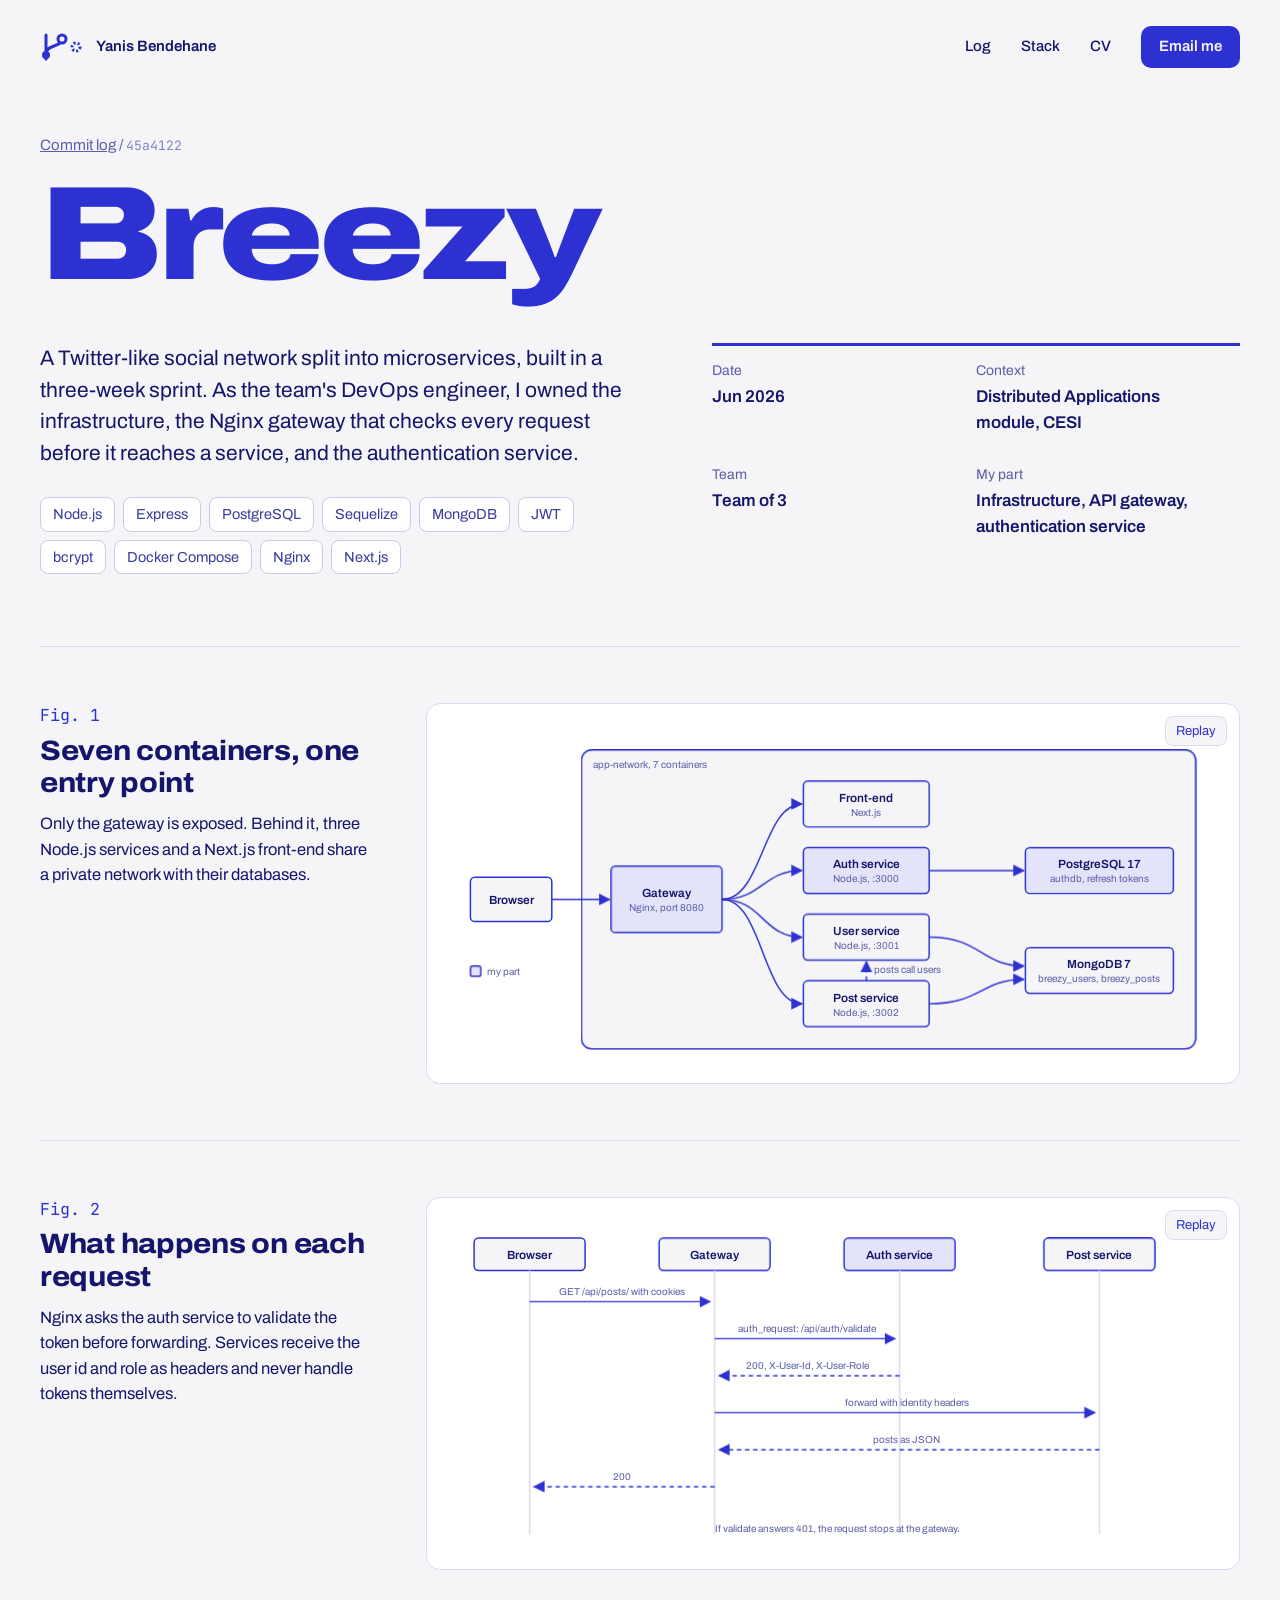
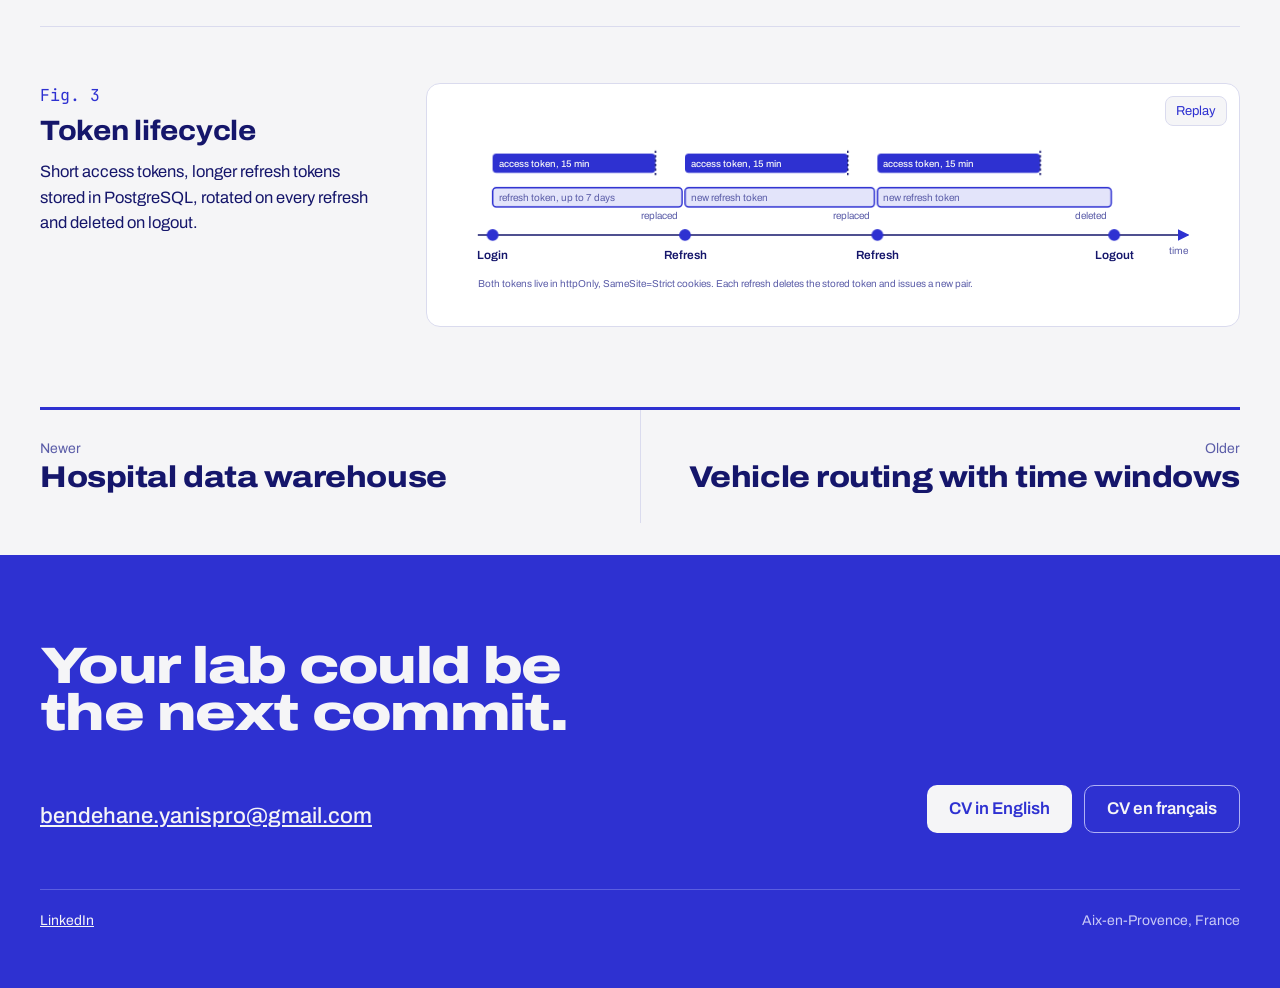
==== projects/breezy.html @ 7a531b69 "Publish portfolio" ====
<!doctype html>
<html lang="en">
<head>
<meta charset="utf-8">
<meta name="viewport" content="width=device-width, initial-scale=1">
<title>Breezy, a microservices social network, Yanis Bendehane</title>
<meta name="description" content="A Twitter-like social network split into microservices, built in a three-week sprint. As the team&#x27;s DevOps engineer, I owned the infrastructure, the N">
<link rel="icon" href="data:image/svg+xml,%3Csvg xmlns='http://www.w3.org/2000/svg' viewBox='0 0 32 32'%3E%3Crect width='32' height='32' rx='7' fill='%232E31D1'/%3E%3Cpath d='M10 26V6M10 21c0-7 12-6 12-12' fill='none' stroke='white' stroke-width='3' stroke-linecap='round'/%3E%3C/svg%3E">
<link rel="preconnect" href="https://fonts.googleapis.com"><link rel="preconnect" href="https://fonts.gstatic.com" crossorigin><link rel="stylesheet" href="https://fonts.googleapis.com/css2?family=Archivo:wdth,wght@62..125,300..900&family=JetBrains+Mono:wght@400;500&display=swap">
<link rel="stylesheet" href="../assets/site.css">
<script src="../assets/site.js" defer></script>
</head>
<body>
<a class="skip" href="#main">Skip to content</a>
<header class="wrap top">
  <a class="brand" href="../index.html" aria-label="Yanis Bendehane, home"><svg width="44" height="28" viewBox="0 0 44 28" aria-hidden="true"><path d="M6 26V2M6 20C6 12 22 14 22 6" fill="none" stroke="#2E31D1" stroke-width="3" stroke-linecap="round"/><circle cx="6" cy="22" r="4" fill="#2E31D1"/><circle cx="22" cy="6" r="4" fill="#F5F5F7" stroke="#2E31D1" stroke-width="3"/><circle cx="36" cy="14" r="4" fill="#F5F5F7" stroke="#2E31D1" stroke-width="3" stroke-dasharray="2 2"/></svg><span>Yanis Bendehane</span></a>
  <nav aria-label="Main">
    <a href="../index.html#log">Log</a>
    <a href="../index.html#stack">Stack</a>
    <a href="#cv">CV</a>
    <a class="btn small" href="mailto:bendehane.yanispro@gmail.com">Email me</a>
  </nav>
</header>
<main id="main" class="wrap">
  <p class="crumb"><a href="../index.html#log">Commit log</a> <span aria-hidden="true">/</span> <span class="hash">45a4122</span></p>
  <h1 class="title" style="--w:6"><span>Breezy</span></h1>
  
  <div class="case-head">
    <div><p class="lead">A Twitter-like social network split into microservices, built in a three-week sprint. As the team&#x27;s DevOps engineer, I owned the infrastructure, the Nginx gateway that checks every request before it reaches a service, and the authentication service.</p><ul class="chips" aria-label="Technologies"><li>Node.js</li><li>Express</li><li>PostgreSQL</li><li>Sequelize</li><li>MongoDB</li><li>JWT</li><li>bcrypt</li><li>Docker Compose</li><li>Nginx</li><li>Next.js</li></ul></div>
    <dl class="meta-grid"><div><dt>Date</dt><dd>Jun 2026</dd></div><div><dt>Context</dt><dd>Distributed Applications module, CESI</dd></div><div><dt>Team</dt><dd>Team of 3</dd></div><div><dt>My part</dt><dd>Infrastructure, API gateway, authentication service</dd></div></dl>
  </div>
  
    <section class="fig" aria-labelledby="f1">
      <div class="fig-text"><p class="fnum">Fig. 1</p><h2 id="f1">Seven containers, one entry point</h2><p>Only the gateway is exposed. Behind it, three Node.js services and a Next.js front-end share a private network with their databases.</p></div>
      <figure class="fig-panel"><svg viewBox="0 0 1000 420" role="img" style="width:100%;height:auto;display:block;overflow:visible"><defs><marker id="ah" viewBox="0 0 10 10" refX="9" refY="5" markerWidth="8" markerHeight="8" orient="auto-start-reverse"><path d="M0 0L10 5L0 10z" fill="#2E31D1"/></marker></defs><rect class="fade" pathLength="1" x="160" y="8" width="830" height="404" rx="14" fill="#F5F5F7" stroke="#2E31D1" stroke-width="2" stroke-dasharray="5 5" style="animation-delay:0.00s"/><text class="lbl sub" x="176" y="32" text-anchor="start" style="animation-delay:0.30s">app-network, 7 containers</text><rect class="draw" pathLength="1" x="10" y="180" width="110" height="60" rx="6" fill="#F5F5F7" stroke="#2E31D1" stroke-width="2" style="animation-delay:0.10s"/><text class="lbl" x="65.0" y="216.0" text-anchor="middle" style="animation-delay:0.45s">Browser</text><rect class="draw" pathLength="1" x="200" y="165" width="150" height="90" rx="6" fill="#E3E4FA" stroke="#2E31D1" stroke-width="2" style="animation-delay:0.30s"/><text class="lbl" x="275.0" y="207.0" text-anchor="middle" style="animation-delay:0.65s">Gateway</text><text class="lbl sub" x="275.0" y="226.0" text-anchor="middle" style="animation-delay:0.70s">Nginx, port 8080</text><path class="draw" pathLength="1" d="M120 210 L198 210" fill="none" stroke="#2E31D1" stroke-width="2" marker-end="url(#ah)" style="animation-delay:0.50s"/><rect class="draw" pathLength="1" x="460" y="50" width="170" height="62" rx="6" fill="#F5F5F7" stroke="#2E31D1" stroke-width="2" style="animation-delay:0.70s"/><text class="lbl" x="545.0" y="78.0" text-anchor="middle" style="animation-delay:1.05s">Front-end</text><text class="lbl sub" x="545.0" y="97.0" text-anchor="middle" style="animation-delay:1.10s">Next.js</text><path class="draw" pathLength="1" d="M350 210 C405 210 405 81 458 81" fill="none" stroke="#2E31D1" stroke-width="2" marker-end="url(#ah)" style="animation-delay:0.80s"/><rect class="draw" pathLength="1" x="460" y="140" width="170" height="62" rx="6" fill="#E3E4FA" stroke="#2E31D1" stroke-width="2" style="animation-delay:0.82s"/><text class="lbl" x="545.0" y="168.0" text-anchor="middle" style="animation-delay:1.17s">Auth service</text><text class="lbl sub" x="545.0" y="187.0" text-anchor="middle" style="animation-delay:1.22s">Node.js, :3000</text><path class="draw" pathLength="1" d="M350 210 C405 210 405 171 458 171" fill="none" stroke="#2E31D1" stroke-width="2" marker-end="url(#ah)" style="animation-delay:0.92s"/><rect class="draw" pathLength="1" x="460" y="230" width="170" height="62" rx="6" fill="#F5F5F7" stroke="#2E31D1" stroke-width="2" style="animation-delay:0.94s"/><text class="lbl" x="545.0" y="258.0" text-anchor="middle" style="animation-delay:1.29s">User service</text><text class="lbl sub" x="545.0" y="277.0" text-anchor="middle" style="animation-delay:1.34s">Node.js, :3001</text><path class="draw" pathLength="1" d="M350 210 C405 210 405 261 458 261" fill="none" stroke="#2E31D1" stroke-width="2" marker-end="url(#ah)" style="animation-delay:1.04s"/><rect class="draw" pathLength="1" x="460" y="320" width="170" height="62" rx="6" fill="#F5F5F7" stroke="#2E31D1" stroke-width="2" style="animation-delay:1.06s"/><text class="lbl" x="545.0" y="348.0" text-anchor="middle" style="animation-delay:1.41s">Post service</text><text class="lbl sub" x="545.0" y="367.0" text-anchor="middle" style="animation-delay:1.46s">Node.js, :3002</text><path class="draw" pathLength="1" d="M350 210 C405 210 405 351 458 351" fill="none" stroke="#2E31D1" stroke-width="2" marker-end="url(#ah)" style="animation-delay:1.16s"/><rect class="draw" pathLength="1" x="760" y="140" width="200" height="62" rx="6" fill="#E3E4FA" stroke="#2E31D1" stroke-width="2" style="animation-delay:1.40s"/><text class="lbl" x="860.0" y="168.0" text-anchor="middle" style="animation-delay:1.75s">PostgreSQL 17</text><text class="lbl sub" x="860.0" y="187.0" text-anchor="middle" style="animation-delay:1.80s">authdb, refresh tokens</text><rect class="draw" pathLength="1" x="760" y="275" width="200" height="62" rx="6" fill="#F5F5F7" stroke="#2E31D1" stroke-width="2" style="animation-delay:1.50s"/><text class="lbl" x="860.0" y="303.0" text-anchor="middle" style="animation-delay:1.85s">MongoDB 7</text><text class="lbl sub" x="860.0" y="322.0" text-anchor="middle" style="animation-delay:1.90s">breezy_users, breezy_posts</text><path class="draw" pathLength="1" d="M630 171 L758 171" fill="none" stroke="#2E31D1" stroke-width="2" marker-end="url(#ah)" style="animation-delay:1.60s"/><path class="draw" pathLength="1" d="M630 261 C700 261 700 300 758 300" fill="none" stroke="#2E31D1" stroke-width="2" marker-end="url(#ah)" style="animation-delay:1.70s"/><path class="draw" pathLength="1" d="M630 351 C700 351 700 318 758 318" fill="none" stroke="#2E31D1" stroke-width="2" marker-end="url(#ah)" style="animation-delay:1.75s"/><path class="fade" d="M545 320 L545 294" fill="none" stroke="#2E31D1" stroke-width="2" stroke-dasharray="6 5" marker-end="url(#ah)" style="animation-delay:1.90s"/><text class="lbl sub" x="555" y="309" text-anchor="start" style="animation-delay:2.00s">posts call users</text><rect class="pop" x="10" y="300" width="14" height="14" rx="3" fill="#E3E4FA" stroke="#2E31D1" stroke-width="2" style="animation-delay:2.1s"/><text class="lbl sub" x="32" y="312" text-anchor="start" style="animation-delay:2.10s">my part</text></svg><button type="button" class="replay">Replay</button></figure>
    </section>
    <section class="fig" aria-labelledby="f2">
      <div class="fig-text"><p class="fnum">Fig. 2</p><h2 id="f2">What happens on each request</h2><p>Nginx asks the auth service to validate the token before forwarding. Services receive the user id and role as headers and never handle tokens themselves.</p></div>
      <figure class="fig-panel"><svg viewBox="0 0 1000 410" role="img" style="width:100%;height:auto;display:block;overflow:visible"><defs><marker id="ah" viewBox="0 0 10 10" refX="9" refY="5" markerWidth="8" markerHeight="8" orient="auto-start-reverse"><path d="M0 0L10 5L0 10z" fill="#2E31D1"/></marker></defs><rect class="draw" pathLength="1" x="15" y="0" width="150" height="44" rx="6" fill="#F5F5F7" stroke="#2E31D1" stroke-width="2" style="animation-delay:0.00s"/><text class="lbl" x="90.0" y="28.0" text-anchor="middle" style="animation-delay:0.35s">Browser</text><path class="draw" pathLength="1" d="M90 44 L90 400" stroke="#DADBEE" stroke-width="2" stroke-dasharray="1" style="animation-delay:0.30s"/><rect class="draw" pathLength="1" x="265" y="0" width="150" height="44" rx="6" fill="#F5F5F7" stroke="#2E31D1" stroke-width="2" style="animation-delay:0.10s"/><text class="lbl" x="340.0" y="28.0" text-anchor="middle" style="animation-delay:0.45s">Gateway</text><path class="draw" pathLength="1" d="M340 44 L340 400" stroke="#DADBEE" stroke-width="2" stroke-dasharray="1" style="animation-delay:0.40s"/><rect class="draw" pathLength="1" x="515" y="0" width="150" height="44" rx="6" fill="#E3E4FA" stroke="#2E31D1" stroke-width="2" style="animation-delay:0.20s"/><text class="lbl" x="590.0" y="28.0" text-anchor="middle" style="animation-delay:0.55s">Auth service</text><path class="draw" pathLength="1" d="M590 44 L590 400" stroke="#DADBEE" stroke-width="2" stroke-dasharray="1" style="animation-delay:0.50s"/><rect class="draw" pathLength="1" x="785" y="0" width="150" height="44" rx="6" fill="#F5F5F7" stroke="#2E31D1" stroke-width="2" style="animation-delay:0.30s"/><text class="lbl" x="860.0" y="28.0" text-anchor="middle" style="animation-delay:0.65s">Post service</text><path class="draw" pathLength="1" d="M860 44 L860 400" stroke="#DADBEE" stroke-width="2" stroke-dasharray="1" style="animation-delay:0.60s"/><path class="draw" pathLength="1" d="M90 86 L334 86" fill="none" stroke="#2E31D1" stroke-width="2" marker-end="url(#ah)" style="animation-delay:0.80s"/><text class="lbl sub" x="215.0" y="77" text-anchor="middle" style="animation-delay:0.95s">GET /api/posts/ with cookies</text><path class="draw" pathLength="1" d="M340 136 L584 136" fill="none" stroke="#2E31D1" stroke-width="2" marker-end="url(#ah)" style="animation-delay:1.25s"/><text class="lbl sub" x="465.0" y="127" text-anchor="middle" style="animation-delay:1.40s">auth_request: /api/auth/validate</text><path class="fade" d="M590 186 L346 186" fill="none" stroke="#2E31D1" stroke-width="2" stroke-dasharray="6 5" marker-end="url(#ah)" style="animation-delay:1.70s"/><text class="lbl sub" x="465.0" y="177" text-anchor="middle" style="animation-delay:1.85s">200, X-User-Id, X-User-Role</text><path class="draw" pathLength="1" d="M340 236 L854 236" fill="none" stroke="#2E31D1" stroke-width="2" marker-end="url(#ah)" style="animation-delay:2.15s"/><text class="lbl sub" x="600.0" y="227" text-anchor="middle" style="animation-delay:2.30s">forward with identity headers</text><path class="fade" d="M860 286 L346 286" fill="none" stroke="#2E31D1" stroke-width="2" stroke-dasharray="6 5" marker-end="url(#ah)" style="animation-delay:2.60s"/><text class="lbl sub" x="600.0" y="277" text-anchor="middle" style="animation-delay:2.75s">posts as JSON</text><path class="fade" d="M340 336 L96 336" fill="none" stroke="#2E31D1" stroke-width="2" stroke-dasharray="6 5" marker-end="url(#ah)" style="animation-delay:3.05s"/><text class="lbl sub" x="215.0" y="327" text-anchor="middle" style="animation-delay:3.20s">200</text><text class="lbl sub" x="340" y="398" text-anchor="start" style="animation-delay:3.60s">If validate answers 401, the request stops at the gateway.</text></svg><button type="button" class="replay">Replay</button></figure>
    </section>
    <section class="fig" aria-labelledby="f3">
      <div class="fig-text"><p class="fnum">Fig. 3</p><h2 id="f3">Token lifecycle</h2><p>Short access tokens, longer refresh tokens stored in PostgreSQL, rotated on every refresh and deleted on logout.</p></div>
      <figure class="fig-panel"><svg viewBox="0 0 1000 235" role="img" style="width:100%;height:auto;display:block;overflow:visible"><defs><marker id="ah" viewBox="0 0 10 10" refX="9" refY="5" markerWidth="8" markerHeight="8" orient="auto-start-reverse"><path d="M0 0L10 5L0 10z" fill="#2E31D1"/></marker></defs><path class="draw" pathLength="1" d="M20 150 L980 150" stroke="#15166B" stroke-width="2" marker-end="url(#ah)" style="animation-delay:0s"/><text class="lbl sub" x="980" y="176" text-anchor="end" style="animation-delay:0.40s">time</text><circle class="pop" cx="40" cy="150" r="8" fill="#2E31D1" style="animation-delay:0.40s"/><text class="lbl" x="40" y="182" text-anchor="middle" style="animation-delay:0.50s">Login</text><circle class="pop" cx="300" cy="150" r="8" fill="#2E31D1" style="animation-delay:0.90s"/><text class="lbl" x="300" y="182" text-anchor="middle" style="animation-delay:1.00s">Refresh</text><circle class="pop" cx="560" cy="150" r="8" fill="#2E31D1" style="animation-delay:1.40s"/><text class="lbl" x="560" y="182" text-anchor="middle" style="animation-delay:1.50s">Refresh</text><circle class="pop" cx="880" cy="150" r="8" fill="#2E31D1" style="animation-delay:1.90s"/><text class="lbl" x="880" y="182" text-anchor="middle" style="animation-delay:2.00s">Logout</text><rect class="grow" x="40" y="40" width="220" height="26" rx="5" fill="#2E31D1" style="animation-delay:0.50s"/><text class="lbl inv" x="48" y="58" text-anchor="start" style="animation-delay:0.80s">access token, 15 min</text><path class="fade" d="M260 36 L260 70" stroke="#15166B" stroke-width="2" stroke-dasharray="3 3" style="animation-delay:0.90s"/><rect class="grow" x="300" y="40" width="220" height="26" rx="5" fill="#2E31D1" style="animation-delay:1.00s"/><text class="lbl inv" x="308" y="58" text-anchor="start" style="animation-delay:1.30s">access token, 15 min</text><path class="fade" d="M520 36 L520 70" stroke="#15166B" stroke-width="2" stroke-dasharray="3 3" style="animation-delay:1.40s"/><rect class="grow" x="560" y="40" width="220" height="26" rx="5" fill="#2E31D1" style="animation-delay:1.50s"/><text class="lbl inv" x="568" y="58" text-anchor="start" style="animation-delay:1.80s">access token, 15 min</text><path class="fade" d="M780 36 L780 70" stroke="#15166B" stroke-width="2" stroke-dasharray="3 3" style="animation-delay:1.90s"/><rect class="grow" x="40" y="86" width="256" height="26" rx="5" fill="#E3E4FA" stroke="#2E31D1" stroke-width="2" style="animation-delay:0.60s"/><text class="lbl sub" x="48" y="104" text-anchor="start" style="animation-delay:0.90s">refresh token, up to 7 days</text><text class="lbl sub" x="290" y="128" text-anchor="end" style="animation-delay:1.00s">replaced</text><rect class="grow" x="300" y="86" width="256" height="26" rx="5" fill="#E3E4FA" stroke="#2E31D1" stroke-width="2" style="animation-delay:1.10s"/><text class="lbl sub" x="308" y="104" text-anchor="start" style="animation-delay:1.40s">new refresh token</text><text class="lbl sub" x="550" y="128" text-anchor="end" style="animation-delay:1.50s">replaced</text><rect class="grow" x="560" y="86" width="316" height="26" rx="5" fill="#E3E4FA" stroke="#2E31D1" stroke-width="2" style="animation-delay:1.60s"/><text class="lbl sub" x="568" y="104" text-anchor="start" style="animation-delay:1.90s">new refresh token</text><text class="lbl sub" x="870" y="128" text-anchor="end" style="animation-delay:2.00s">deleted</text><text class="lbl sub" x="20" y="220" text-anchor="start" style="animation-delay:2.40s">Both tokens live in httpOnly, SameSite=Strict cookies. Each refresh deletes the stored token and issues a new pair.</text></svg><button type="button" class="replay">Replay</button></figure>
    </section>
  <nav class="pn" aria-label="Other projects"><a href="chu.html"><small>Newer</small><strong>Hospital data warehouse</strong></a><a class="older" href="vrptw.html"><small>Older</small><strong>Vehicle routing with time windows</strong></a></nav>
</main>
<footer id="cv" class="foot">
  <div class="wrap">
    <p class="foot-line ">Your lab could be<br>the next commit.</p>
    <div class="foot-row">
      <a class="foot-mail" href="mailto:bendehane.yanispro@gmail.com">bendehane.yanispro@gmail.com</a>
      <div class="foot-btns">
        <a class="btn light" data-cv="en" href="../cv/Yanis_Bendehane_CV_00_general_en.pdf" download>CV in English</a>
        <a class="btn ghost" data-cv="fr" href="../cv/Yanis_Bendehane_CV_00_general_fr.pdf" download>CV en français</a>
      </div>
    </div>
    <div class="foot-meta"><a href="https://www.linkedin.com/in/yanisb9/">LinkedIn</a><span>Aix-en-Provence, France</span></div>
  </div>
</footer>
<script>window.CV_FILES={"general": "00_general", "software": "01_software", "data": "02_data-ai", "embedded": "03_embedded-iot", "network": "04_networks-security", "web": "05_web-backend"};window.SITE_ROOT="../";</script>
</body>
</html>
---- assets/site.css ----
:root{--b:#2E31D1;--ink:#15166B;--mut:#5B5DA8;--rule:#DADBEE;--fill:#E3E4FA;--bg:#F5F5F7;--chip:#C9CAEC}
*{box-sizing:border-box}
html{scroll-behavior:smooth}
body{margin:0;background:var(--bg);color:var(--ink);font-family:'Archivo',system-ui,sans-serif;font-size:17px;line-height:1.55;-webkit-font-smoothing:antialiased}
a{color:var(--b)}
.skip{position:absolute;left:-999px;top:8px;background:var(--b);color:#fff;padding:8px 12px;border-radius:8px;z-index:10}
.skip:focus{left:8px}
.wrap{max-width:1280px;margin:0 auto;padding:0 40px}
a:focus-visible,button:focus-visible{outline:2px solid var(--b);outline-offset:3px;border-radius:4px}
.btn{display:inline-flex;align-items:center;min-height:48px;padding:0 22px;border-radius:10px;font-weight:600;text-decoration:none;white-space:nowrap}
.btn.small{min-height:42px;padding:0 18px;background:var(--b);color:var(--bg)}
.btn.light{background:var(--bg);color:var(--b)}
.btn.ghost{border:1.5px solid #AFB1F5;color:var(--bg)}
/* header */
.top{display:flex;justify-content:space-between;align-items:center;padding-top:26px;padding-bottom:26px;gap:24px}
.brand{display:flex;align-items:center;gap:12px;color:var(--ink);text-decoration:none;font-weight:600;font-size:15px}
.top nav{display:flex;gap:30px;align-items:center;font-size:15px;font-weight:500}
.top nav a:not(.btn){color:var(--ink);text-decoration:none}
.top nav a:not(.btn):hover{color:var(--b)}
/* hero */
.hero{padding-top:64px;padding-bottom:72px}
.name{font-weight:850;font-stretch:125%;font-variation-settings:'wdth' 125;font-size:min(178px,calc((100vw - 40px) / 7.6));line-height:.86;letter-spacing:-.035em;margin:0;color:var(--b)}
.name span,.title span{display:block}
.hero-row{display:grid;grid-template-columns:minmax(0,1fr) minmax(0,1fr);gap:64px;margin-top:48px;align-items:end}
.intro{margin:0;font-size:22px;line-height:1.45;max-width:30ch;font-weight:450}
.looking{margin:0;max-width:44ch;justify-self:end}
.section{padding-bottom:96px}
.sec-head{display:flex;justify-content:space-between;align-items:baseline;gap:24px;border-bottom:3px solid var(--b);padding-bottom:14px;margin-bottom:0}
.sec-head h2{margin:0;font-size:40px;font-weight:800;font-variation-settings:'wdth' 112;letter-spacing:-.02em}
.sec-head p{margin:0;font-size:15px;color:var(--mut)}
/* log */
.log{position:relative;list-style:none;margin:0;padding:0;min-height:var(--h)}
.graph{position:absolute;left:0;top:0;overflow:visible;z-index:2;pointer-events:none}
.graph path{fill:none;stroke:var(--b);stroke-width:3;stroke-linecap:round}
.graph .headline{stroke-dasharray:6 7}
.dot-open{fill:var(--bg);stroke:var(--b);stroke-width:3}
.dot-open.dashed{stroke-dasharray:4 4}
.dot-fill{fill:var(--b)}
.dot-hole{fill:var(--bg)}
.row{position:relative;display:grid;grid-template-columns:150px 170px minmax(0,1fr) 260px;align-items:start;border-top:1px solid var(--rule);height:148px;padding-top:20px}
.row .meta{grid-column:2;display:flex;flex-direction:column;gap:2px}
.date{font-weight:600;font-size:15px}
.hash{font-family:'JetBrains Mono',monospace;font-size:13px;color:#8183C4}
.more{margin-top:8px;font-size:14px;font-weight:600;color:var(--b);text-decoration:underline;text-underline-offset:3px}
.body{grid-column:3;padding-right:32px}
.body h3{margin:0;font-size:20px;font-weight:650;line-height:1.3;display:flex;align-items:center;gap:12px;flex-wrap:wrap}
.row-link{color:inherit;text-decoration:none}
.row-link::after{content:"";position:absolute;inset:0;z-index:1}
.row:has(.row-link):hover{background:#EAEBFB;box-shadow:-12px 0 0 #EAEBFB,12px 0 0 #EAEBFB}
.row:has(.row-link):hover h3{text-decoration:underline;text-decoration-thickness:2px;text-underline-offset:4px}
.ctx{margin:2px 0 0;font-size:15px;color:var(--mut)}
.txt{margin:6px 0 0;font-size:15px;max-width:62ch}
.tags{grid-column:4;list-style:none;margin:0;padding:0;display:flex;flex-wrap:wrap;gap:6px;justify-content:flex-end;align-content:flex-start}
.tags li{font-size:13px;border:1px solid var(--chip);border-radius:6px;padding:2px 8px;color:#3A3C9E}
.ref{font-family:'JetBrains Mono',monospace;font-size:12px;font-weight:500;color:var(--bg);background:var(--b);border-radius:6px;padding:3px 8px}
.draft-ref{background:none;color:var(--b);border:1.5px dashed var(--b)}
.head h3{color:var(--b)}
.ms h3{font-size:17px;font-weight:600}
.stack{display:grid;grid-template-columns:repeat(5,minmax(0,1fr));gap:32px;padding-top:28px;font-size:16px}
.stack h3{margin:0 0 8px;font-size:15px;color:var(--mut);font-weight:600}
.stack p{margin:0}
/* footer */
.foot{background:var(--b);color:var(--bg);margin-top:32px}
.foot .wrap{padding-top:88px;padding-bottom:56px}
.foot-line{margin:0;font-weight:850;font-variation-settings:'wdth' 125;font-size:clamp(40px,6.4vw,92px);line-height:.92;letter-spacing:-.03em}
.foot-line:not(.big){font-size:clamp(36px,4vw,56px)}
.foot-row{display:flex;justify-content:space-between;align-items:flex-end;gap:32px;margin-top:48px;flex-wrap:wrap}
.foot-mail{color:var(--bg);font-size:22px;font-weight:500}
.foot-btns{display:flex;gap:12px;flex-wrap:wrap}
.foot-meta{display:flex;gap:28px;margin-top:56px;padding-top:20px;border-top:1px solid #5B5EE0;font-size:14px}
.foot-meta a{color:var(--bg)}
.foot-meta span{margin-left:auto;color:#C9CAF7}
/* project page */
.crumb{margin:40px 0 18px;font-size:15px;color:var(--mut)}
.crumb a{color:var(--mut)}
.title{font-weight:850;font-stretch:125%;font-variation-settings:'wdth' 125;font-size:min(150px,10.4vw,calc((100vw - 40px) / (var(--w) * .8)));line-height:.9;letter-spacing:-.035em;margin:0;color:var(--b)}
.title.long{font-size:min(108px,7.4vw,calc((100vw - 40px) / (var(--w) * .8)));font-size:max(34px,min(108px,7.4vw,calc((100vw - 40px) / (var(--w) * .8))))}
.draft-note{display:inline-block;margin:20px 0 0;padding:6px 12px;border:1.5px dashed var(--b);border-radius:8px;color:var(--b);font-size:14px;font-weight:600}
.case-head{display:grid;grid-template-columns:minmax(0,1.15fr) minmax(0,1fr);gap:64px;margin:48px 0 72px;align-items:start}
.lead{margin:0;font-size:21px;line-height:1.5}
.chips{list-style:none;margin:28px 0 0;padding:0;display:flex;flex-wrap:wrap;gap:8px}
.chips li{font-size:14.5px;border:1.5px solid var(--chip);border-radius:8px;padding:5px 12px;color:#3A3C9E;background:#fff}
.meta-grid{display:grid;grid-template-columns:repeat(2,minmax(0,1fr));margin:0;border-top:3px solid var(--b)}
.meta-grid div{padding:14px 20px 14px 0}
.meta-grid dt{font-size:14px;color:var(--mut)}
.meta-grid dd{margin:2px 0 0;font-weight:600}
.fig{display:grid;grid-template-columns:330px minmax(0,1fr);gap:56px;padding:56px 0;border-top:1px solid var(--rule)}
.fnum{margin:0;font-family:'JetBrains Mono',monospace;font-size:14px;color:var(--b)}
.fig-text h2{margin:6px 0 12px;font-size:28px;line-height:1.15;font-weight:750;font-variation-settings:'wdth' 108;letter-spacing:-.01em}
.fig-text p{margin:0;font-size:16.5px}
.fig-panel{position:relative;margin:0;background:#fff;border:1.5px solid var(--rule);border-radius:14px;padding:40px 36px 28px}
.replay{position:absolute;top:12px;right:12px;font:inherit;font-size:13px;color:var(--b);background:var(--bg);border:1px solid var(--rule);border-radius:8px;padding:4px 10px;cursor:pointer}
.pn{display:grid;grid-template-columns:1fr 1fr;border-top:3px solid var(--b);margin-top:24px}
.pn a{display:block;padding:28px 0;text-decoration:none;color:var(--ink)}
.pn a.older{text-align:right;border-left:1px solid var(--rule);padding-left:24px}
.pn small{display:block;font-size:14px;color:var(--mut)}
.pn strong{font-size:30px;font-weight:800;font-variation-settings:'wdth' 112;letter-spacing:-.015em;line-height:1.15}
.pn a:hover strong{color:var(--b)}
/* figure text */
.lbl{font-family:'Archivo',sans-serif;font-size:16px;font-weight:600;fill:var(--ink)}
.lbl.sub{font-size:13.5px;font-weight:400;fill:var(--mut)}
.lbl.big{font-size:18px;font-weight:700}
.lbl.inv{font-size:13px;font-weight:500;fill:var(--bg)}

/* ---------- motion: everything is visible by default; JS adds .anim to hide, .play to run ---------- */
.anim .draw{stroke-dasharray:1;stroke-dashoffset:1}
.anim .fade,.anim .lbl,.anim .pop,.anim .row{opacity:0}
.anim .grow{transform:scaleX(0)}
.anim .name span,.anim .title span{clip-path:inset(0 100% 0 0)}
.anim .gen{opacity:0}
.play .draw{animation:draw 1s cubic-bezier(.6,0,.3,1) forwards}
.play .fade,.play .lbl,.play .row{animation:fadein .45s forwards}
.play .pop{transform-box:fill-box;transform-origin:center;animation:pop .4s cubic-bezier(.3,1.6,.5,1) forwards}
.play .grow{transform-box:fill-box;transform-origin:left center;animation:grow .7s cubic-bezier(.6,0,.3,1) forwards}
.play .name span,.play .title span{animation:wipe 1s cubic-bezier(.7,0,.2,1) forwards}
.play .name span+span{animation-delay:.18s}
.play .gen{animation-name:gen;animation-timing-function:steps(1,end);animation-iteration-count:infinite;animation-fill-mode:none}
.gen{opacity:0}.g0{opacity:1}.no-anim .gen{display:none}.no-anim .g0{display:inline}
@keyframes draw{to{stroke-dashoffset:0}}
@keyframes fadein{to{opacity:1}}
@keyframes pop{from{opacity:0;transform:scale(.2)}to{opacity:1;transform:none}}
@keyframes grow{to{transform:none}}
@keyframes wipe{to{clip-path:inset(0 0 0 0)}}
@keyframes gen{0%{opacity:1}3.57%{opacity:0}100%{opacity:0}}
@media (prefers-reduced-motion: reduce){.anim *{animation:none!important}.anim .draw{stroke-dashoffset:0}.anim .fade,.anim .lbl,.anim .pop,.anim .row{opacity:1}.anim .grow{transform:none}.anim .name span,.anim .title span{clip-path:none}.replay{display:none}}

/* ---------- small screens ---------- */
@media (max-width:900px){
  .wrap{padding:0 16px}
  .top nav{gap:16px}.top nav a:not(.btn){display:none}
  .hero{padding-top:32px;padding-bottom:48px}
  .hero-row,.case-head{grid-template-columns:1fr;gap:24px}
  .looking{justify-self:start}
  .sec-head{flex-direction:column;gap:4px}
  .graph{display:none}
  .log{min-height:0;border-left:3px solid var(--b);margin-left:8px}
  .row{height:auto;grid-template-columns:1fr;padding:18px 0 20px 22px;gap:4px}
  .row::before{content:"";position:absolute;left:-10px;top:24px;width:11px;height:11px;border-radius:50%;background:var(--bg);border:3px solid var(--b)}
  .row .meta{grid-column:1;flex-direction:row;gap:12px;align-items:baseline;flex-wrap:wrap}
  .more{margin:0}
  .body{grid-column:1;padding:0}
  .tags{grid-column:1;justify-content:flex-start;margin-top:8px}
  .row:has(.row-link):hover{box-shadow:none}
  .stack{grid-template-columns:1fr 1fr;gap:24px}
  .fig{grid-template-columns:1fr;gap:20px;padding:40px 0}
  .fig-panel{padding:36px 12px 16px;overflow-x:auto}
  .fig-panel svg{min-width:620px}
  .fig-panel{-webkit-mask-image:linear-gradient(90deg,#000 85%,transparent);mask-image:linear-gradient(90deg,#000 85%,transparent)}
  .pn{grid-template-columns:1fr}.pn a.older{border-left:0;border-top:1px solid var(--rule);padding-left:0;text-align:left}
  .foot-meta{flex-wrap:wrap}.foot-meta span{margin-left:0}
}
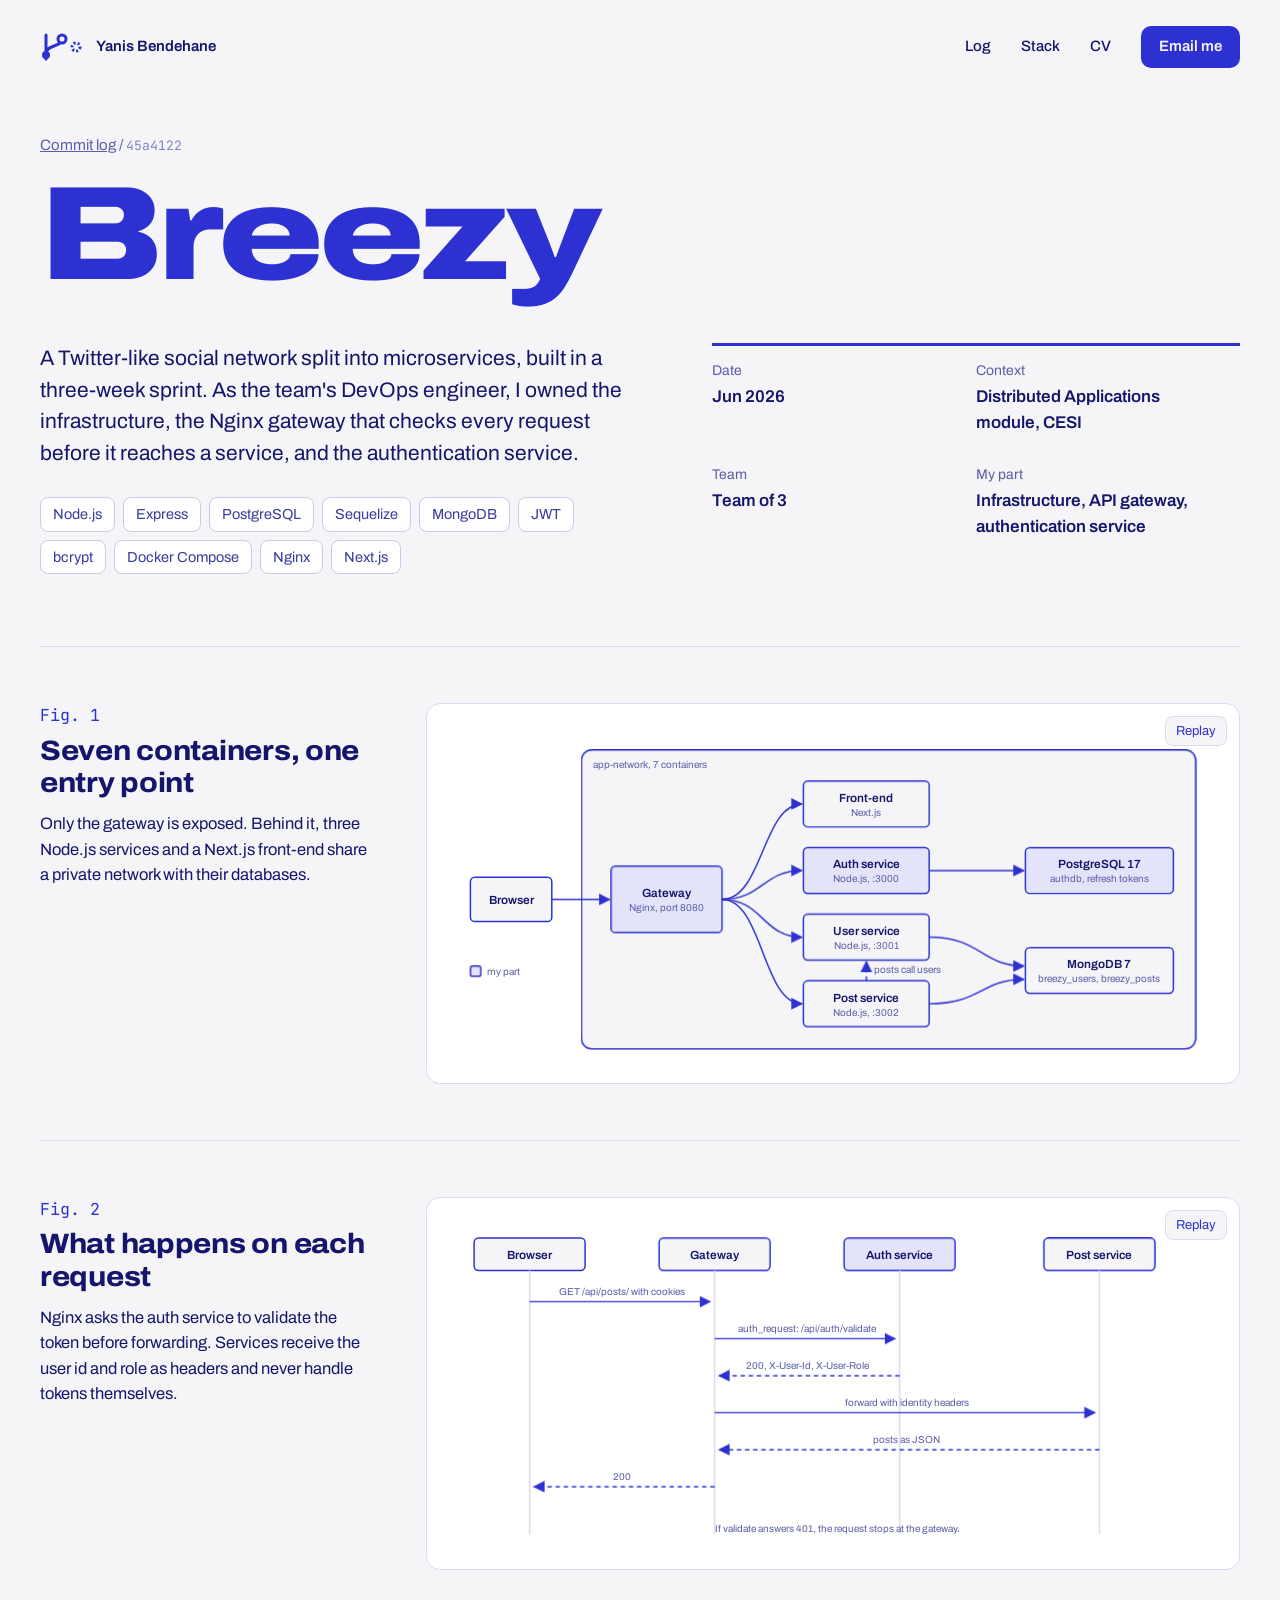
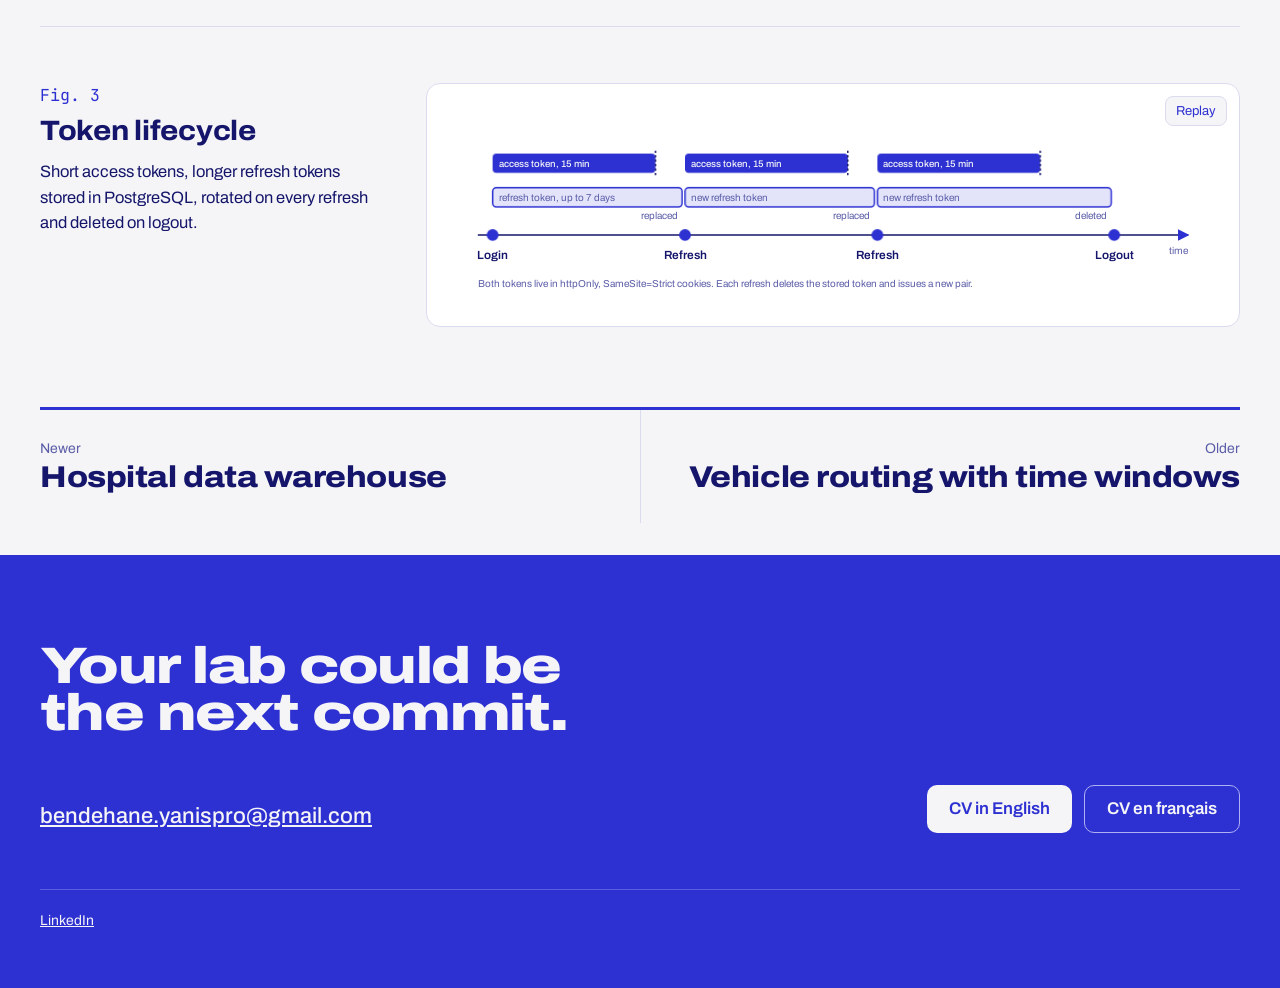
==== commit 7ee38f0a: "Wider layout, smaller name on narrow screens, updated CVs" ====
--- a/projects/breezy.html
+++ b/projects/breezy.html
@@ -54,7 +54,7 @@
         <a class="btn ghost" data-cv="fr" href="../cv/Yanis_Bendehane_CV_00_general_fr.pdf" download>CV en français</a>
       </div>
     </div>
-    <div class="foot-meta"><a href="https://www.linkedin.com/in/yanisb9/">LinkedIn</a><span>Aix-en-Provence, France</span></div>
+    <div class="foot-meta"><a href="https://www.linkedin.com/in/yanisb9/">LinkedIn</a></div>
   </div>
 </footer>
 <script>window.CV_FILES={"general": "00_general", "software": "01_software", "data": "02_data-ai", "embedded": "03_embedded-iot", "network": "04_networks-security", "web": "05_web-backend"};window.SITE_ROOT="../";</script>
--- a/assets/site.css
+++ b/assets/site.css
@@ -1,11 +1,11 @@
-:root{--b:#2E31D1;--ink:#15166B;--mut:#5B5DA8;--rule:#DADBEE;--fill:#E3E4FA;--bg:#F5F5F7;--chip:#C9CAEC}
+:root{--gut:80px;--b:#2E31D1;--ink:#15166B;--mut:#5B5DA8;--rule:#DADBEE;--fill:#E3E4FA;--bg:#F5F5F7;--chip:#C9CAEC}
 *{box-sizing:border-box}
 html{scroll-behavior:smooth}
 body{margin:0;background:var(--bg);color:var(--ink);font-family:'Archivo',system-ui,sans-serif;font-size:17px;line-height:1.55;-webkit-font-smoothing:antialiased}
 a{color:var(--b)}
 .skip{position:absolute;left:-999px;top:8px;background:var(--b);color:#fff;padding:8px 12px;border-radius:8px;z-index:10}
 .skip:focus{left:8px}
-.wrap{max-width:1280px;margin:0 auto;padding:0 40px}
+.wrap{max-width:1400px;margin:0 auto;padding:0 40px}
 a:focus-visible,button:focus-visible{outline:2px solid var(--b);outline-offset:3px;border-radius:4px}
 .btn{display:inline-flex;align-items:center;min-height:48px;padding:0 22px;border-radius:10px;font-weight:600;text-decoration:none;white-space:nowrap}
 .btn.small{min-height:42px;padding:0 18px;background:var(--b);color:var(--bg)}
@@ -19,7 +19,7 @@
 .top nav a:not(.btn):hover{color:var(--b)}
 /* hero */
 .hero{padding-top:64px;padding-bottom:72px}
-.name{font-weight:850;font-stretch:125%;font-variation-settings:'wdth' 125;font-size:min(178px,calc((100vw - 40px) / 7.6));line-height:.86;letter-spacing:-.035em;margin:0;color:var(--b)}
+.name{font-weight:850;font-stretch:125%;font-variation-settings:'wdth' 125;font-size:min(160px,calc((min(100vw, 1400px) - var(--gut)) / 7.6));line-height:.86;letter-spacing:-.035em;margin:0;color:var(--b)}
 .name span,.title span{display:block}
 .hero-row{display:grid;grid-template-columns:minmax(0,1fr) minmax(0,1fr);gap:64px;margin-top:48px;align-items:end}
 .intro{margin:0;font-size:22px;line-height:1.45;max-width:30ch;font-weight:450}
@@ -73,8 +73,8 @@
 /* project page */
 .crumb{margin:40px 0 18px;font-size:15px;color:var(--mut)}
 .crumb a{color:var(--mut)}
-.title{font-weight:850;font-stretch:125%;font-variation-settings:'wdth' 125;font-size:min(150px,10.4vw,calc((100vw - 40px) / (var(--w) * .8)));line-height:.9;letter-spacing:-.035em;margin:0;color:var(--b)}
-.title.long{font-size:min(108px,7.4vw,calc((100vw - 40px) / (var(--w) * .8)));font-size:max(34px,min(108px,7.4vw,calc((100vw - 40px) / (var(--w) * .8))))}
+.title{font-weight:850;font-stretch:125%;font-variation-settings:'wdth' 125;font-size:min(150px,10.4vw,calc((min(100vw, 1400px) - var(--gut)) / (var(--w) * .82)));line-height:.9;letter-spacing:-.035em;margin:0;color:var(--b)}
+.title.long{font-size:min(108px,7.4vw,calc((min(100vw, 1400px) - var(--gut)) / (var(--w) * .82)));font-size:max(34px,min(108px,7.4vw,calc((min(100vw, 1400px) - var(--gut)) / (var(--w) * .82))))}
 .draft-note{display:inline-block;margin:20px 0 0;padding:6px 12px;border:1.5px dashed var(--b);border-radius:8px;color:var(--b);font-size:14px;font-weight:600}
 .case-head{display:grid;grid-template-columns:minmax(0,1.15fr) minmax(0,1fr);gap:64px;margin:48px 0 72px;align-items:start}
 .lead{margin:0;font-size:21px;line-height:1.5}
@@ -126,6 +126,7 @@
 
 /* ---------- small screens ---------- */
 @media (max-width:900px){
+  :root{--gut:32px}
   .wrap{padding:0 16px}
   .top nav{gap:16px}.top nav a:not(.btn){display:none}
   .hero{padding-top:32px;padding-bottom:48px}
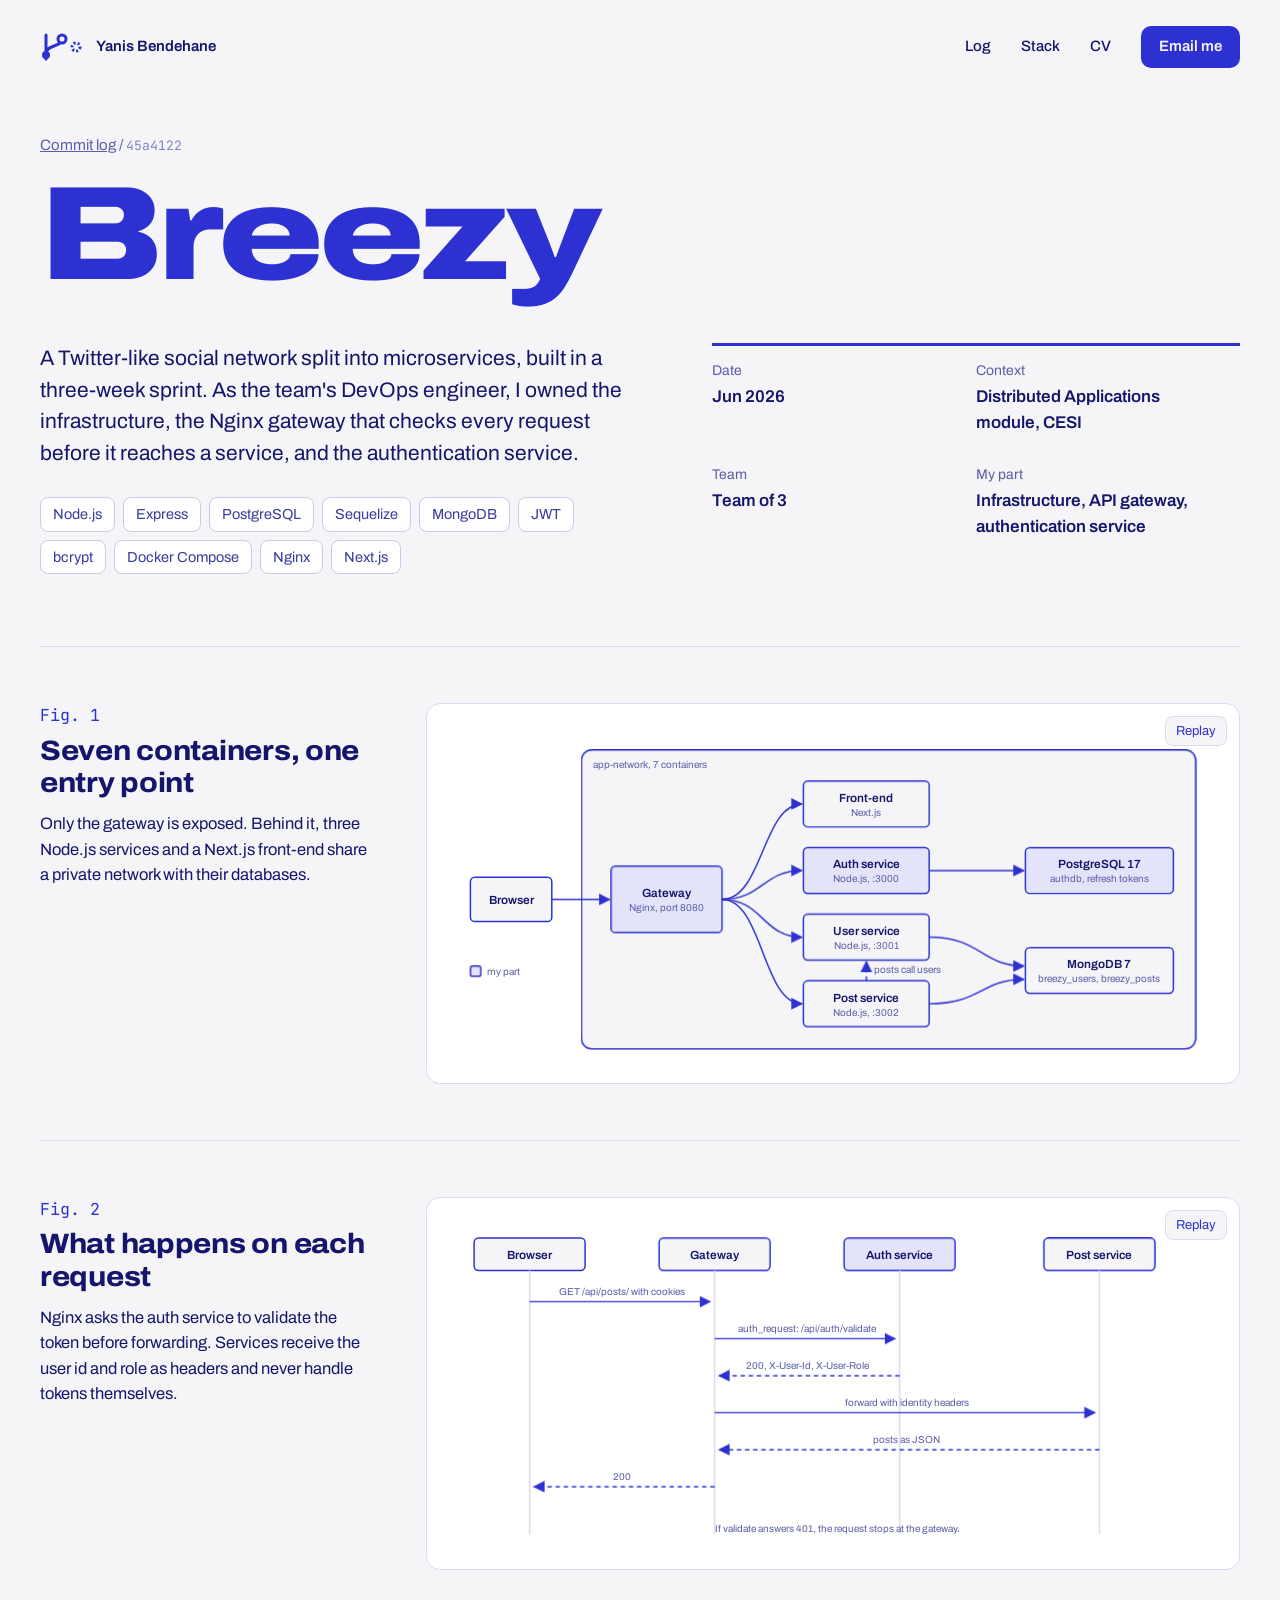
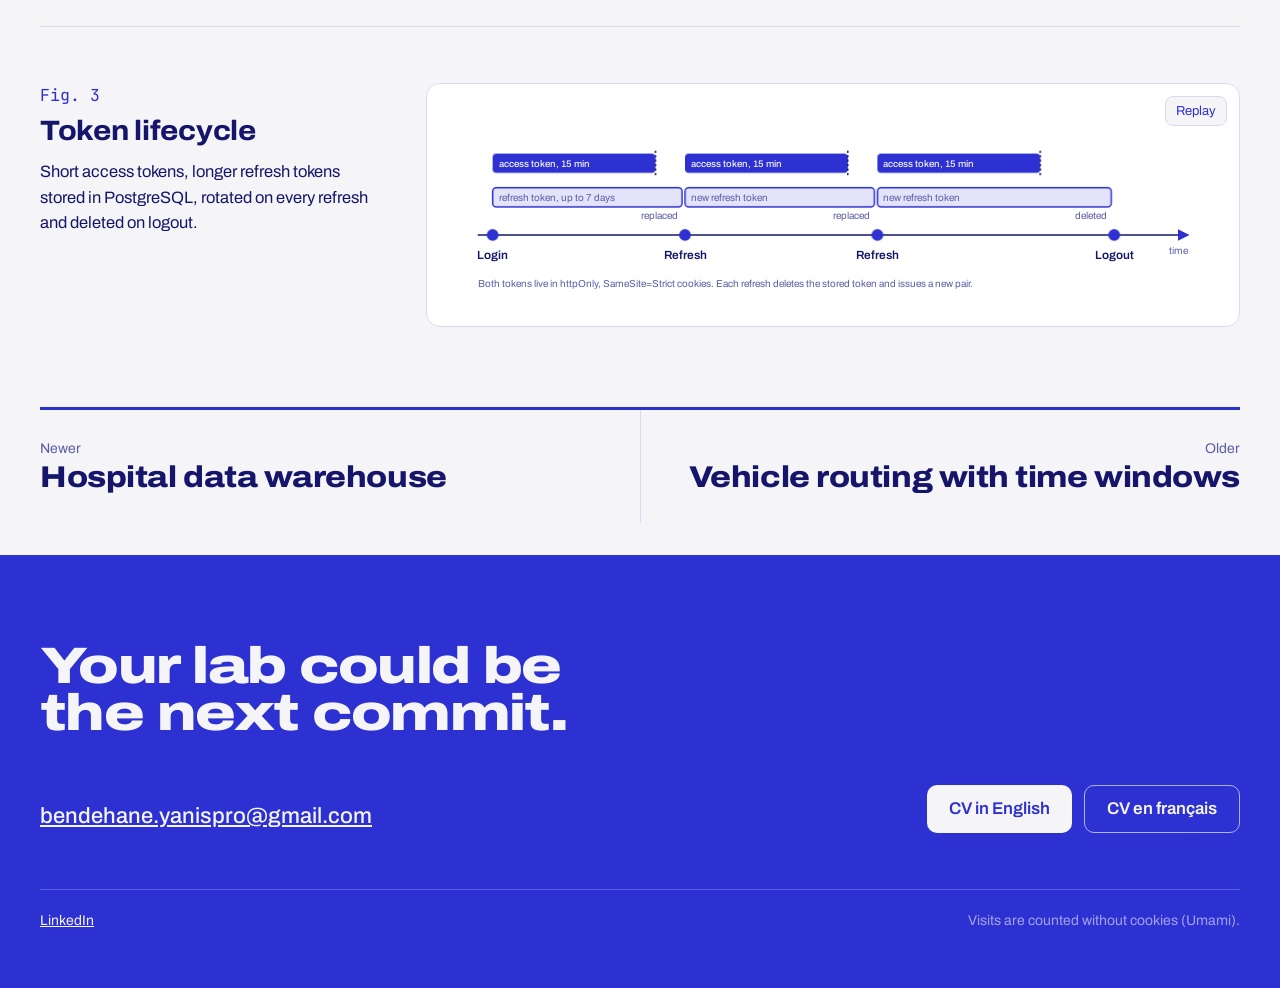
==== commit 1b5f28d7: "Add privacy-friendly visit stats" ====
--- a/projects/breezy.html
+++ b/projects/breezy.html
@@ -5,10 +5,19 @@
 <meta name="viewport" content="width=device-width, initial-scale=1">
 <title>Breezy, a microservices social network, Yanis Bendehane</title>
 <meta name="description" content="A Twitter-like social network split into microservices, built in a three-week sprint. As the team&#x27;s DevOps engineer, I owned the infrastructure, the N">
+<meta property="og:type" content="website">
+<meta property="og:site_name" content="Yanis Bendehane">
+<meta property="og:title" content="Breezy, a microservices social network, Yanis Bendehane">
+<meta property="og:description" content="A Twitter-like social network split into microservices, built in a three-week sprint. As the team&#x27;s DevOps engineer, I owned the infrastructure, the N">
+<meta property="og:image" content="https://yyyanis.github.io/assets/og-v2.png">
+<meta property="og:image:width" content="2400">
+<meta property="og:image:height" content="1254">
+<meta name="twitter:card" content="summary_large_image">
 <link rel="icon" href="data:image/svg+xml,%3Csvg xmlns='http://www.w3.org/2000/svg' viewBox='0 0 32 32'%3E%3Crect width='32' height='32' rx='7' fill='%232E31D1'/%3E%3Cpath d='M10 26V6M10 21c0-7 12-6 12-12' fill='none' stroke='white' stroke-width='3' stroke-linecap='round'/%3E%3C/svg%3E">
 <link rel="preconnect" href="https://fonts.googleapis.com"><link rel="preconnect" href="https://fonts.gstatic.com" crossorigin><link rel="stylesheet" href="https://fonts.googleapis.com/css2?family=Archivo:wdth,wght@62..125,300..900&family=JetBrains+Mono:wght@400;500&display=swap">
 <link rel="stylesheet" href="../assets/site.css">
 <script src="../assets/site.js" defer></script>
+<script defer src="https://cloud.umami.is/script.js" data-website-id="d3bdd421-a42a-48f5-9f41-3edd822128b9" data-domains="yyyanis.github.io"></script>
 </head>
 <body>
 <a class="skip" href="#main">Skip to content</a>
@@ -18,7 +27,7 @@
     <a href="../index.html#log">Log</a>
     <a href="../index.html#stack">Stack</a>
     <a href="#cv">CV</a>
-    <a class="btn small" href="mailto:bendehane.yanispro@gmail.com">Email me</a>
+    <a class="btn small" href="mailto:bendehane.yanispro@gmail.com" data-umami-event="email-click" data-umami-event-where="header">Email me</a>
   </nav>
 </header>
 <main id="main" class="wrap">
@@ -48,13 +57,13 @@
   <div class="wrap">
     <p class="foot-line ">Your lab could be<br>the next commit.</p>
     <div class="foot-row">
-      <a class="foot-mail" href="mailto:bendehane.yanispro@gmail.com">bendehane.yanispro@gmail.com</a>
+      <a class="foot-mail" href="mailto:bendehane.yanispro@gmail.com" data-umami-event="email-click" data-umami-event-where="footer">bendehane.yanispro@gmail.com</a>
       <div class="foot-btns">
-        <a class="btn light" data-cv="en" href="../cv/Yanis_Bendehane_CV_00_general_en.pdf" download>CV in English</a>
-        <a class="btn ghost" data-cv="fr" href="../cv/Yanis_Bendehane_CV_00_general_fr.pdf" download>CV en français</a>
+        <a class="btn light" data-cv="en" data-umami-event="cv-download" data-umami-event-lang="en" data-umami-event-profile="general" href="../cv/Yanis_Bendehane_CV_00_general_en.pdf" download>CV in English</a>
+        <a class="btn ghost" data-cv="fr" data-umami-event="cv-download" data-umami-event-lang="fr" data-umami-event-profile="general" href="../cv/Yanis_Bendehane_CV_00_general_fr.pdf" download>CV en français</a>
       </div>
     </div>
-    <div class="foot-meta"><a href="https://www.linkedin.com/in/yanisb9/">LinkedIn</a></div>
+    <div class="foot-meta"><a href="https://www.linkedin.com/in/yanisb9/" data-umami-event="linkedin-click">LinkedIn</a><span class="foot-note">Visits are counted without cookies (Umami).</span></div>
   </div>
 </footer>
 <script>window.CV_FILES={"general": "00_general", "software": "01_software", "data": "02_data-ai", "embedded": "03_embedded-iot", "network": "04_networks-security", "web": "05_web-backend"};window.SITE_ROOT="../";</script>
--- a/assets/site.css
+++ b/assets/site.css
@@ -69,6 +69,7 @@
 .foot-btns{display:flex;gap:12px;flex-wrap:wrap}
 .foot-meta{display:flex;gap:28px;margin-top:56px;padding-top:20px;border-top:1px solid #5B5EE0;font-size:14px}
 .foot-meta a{color:var(--bg)}
+.foot-note{margin-left:auto;opacity:.75}
 .foot-meta span{margin-left:auto;color:#C9CAF7}
 /* project page */
 .crumb{margin:40px 0 18px;font-size:15px;color:var(--mut)}
